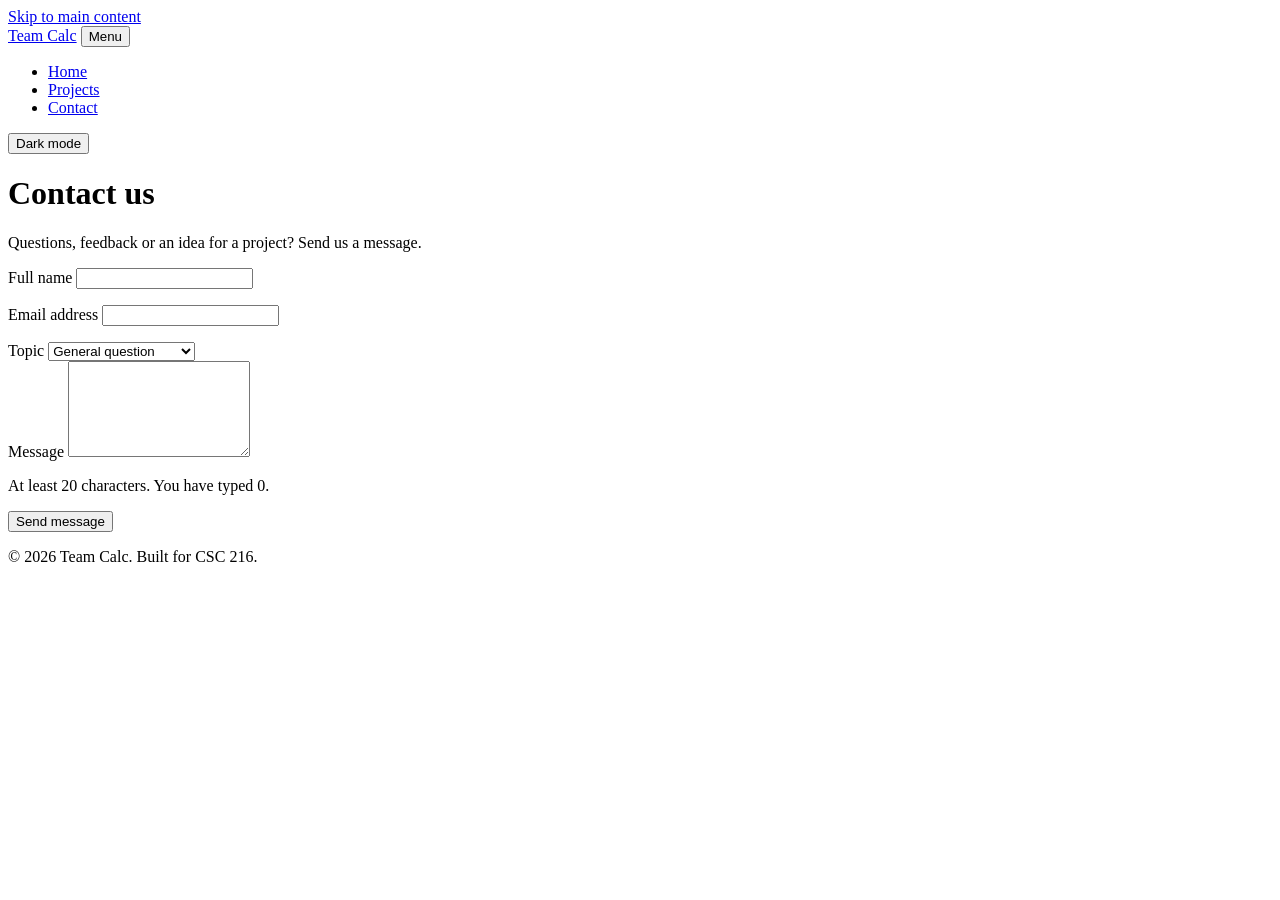
==== contact.html @ dfe8f5da "Fix duplicate title" ====
<!DOCTYPE html>
<html lang="en">
<head>
  <meta charset="UTF-8">
  <meta name="viewport" content="width=device-width, initial-scale=1.0">
  <meta name="description" content="Send a message to Team Calc.">
  <title>Contact | Team Calc</title>
  <link rel="stylesheet" href="css/styles.css">
  <script src="js/script.js" defer></script>
</head>
<body>
  <a class="skip-link" href="#main">Skip to main content</a>

  <header class="site-header">
    <div class="container header-inner">
      <a class="logo" href="index.html">Team Calc</a>
      <button class="nav-toggle" type="button" aria-expanded="false" aria-controls="site-nav">Menu</button>
      <nav id="site-nav" class="site-nav" aria-label="Main">
        <ul>
          <li><a href="index.html">Home</a></li>
          <li><a href="projects.html">Projects</a></li>
          <li><a href="contact.html" aria-current="page">Contact</a></li>
        </ul>
      </nav>
      <button class="theme-toggle" type="button" aria-pressed="false">Dark mode</button>
    </div>
  </header>

  <main id="main" class="container">
    <header class="page-header">
      <h1>Contact us</h1>
      <p class="lead">Questions, feedback or an idea for a project? Send us a message.</p>
    </header>

    <form id="contact-form" class="contact-form" novalidate>
      <div class="field">
        <label for="name">Full name</label>
        <input type="text" id="name" name="name" autocomplete="name" required aria-describedby="name-error">
        <p class="error" id="name-error"></p>
      </div>

      <div class="field">
        <label for="email">Email address</label>
        <input type="email" id="email" name="email" autocomplete="email" required aria-describedby="email-error">
        <p class="error" id="email-error"></p>
      </div>

      <div class="field">
        <label for="topic">Topic</label>
        <select id="topic" name="topic">
          <option value="general">General question</option>
          <option value="collaboration">Collaboration</option>
          <option value="feedback">Feedback on our site</option>
        </select>
      </div>

      <div class="field">
        <label for="message">Message</label>
        <textarea id="message" name="message" rows="6" required minlength="20" aria-describedby="message-hint message-error"></textarea>
        <p class="hint" id="message-hint">At least 20 characters. You have typed <span id="char-count">0</span>.</p>
        <p class="error" id="message-error"></p>
      </div>

      <button class="button" type="submit">Send message</button>
      <p id="form-status" class="form-status" role="status"></p>
    </form>
  </main>

  <footer class="site-footer">
    <div class="container">
      <p>© <span id="year">2026</span> Team Calc. Built for CSC 216.</p>
    </div>
  </footer>
</body>
</html>
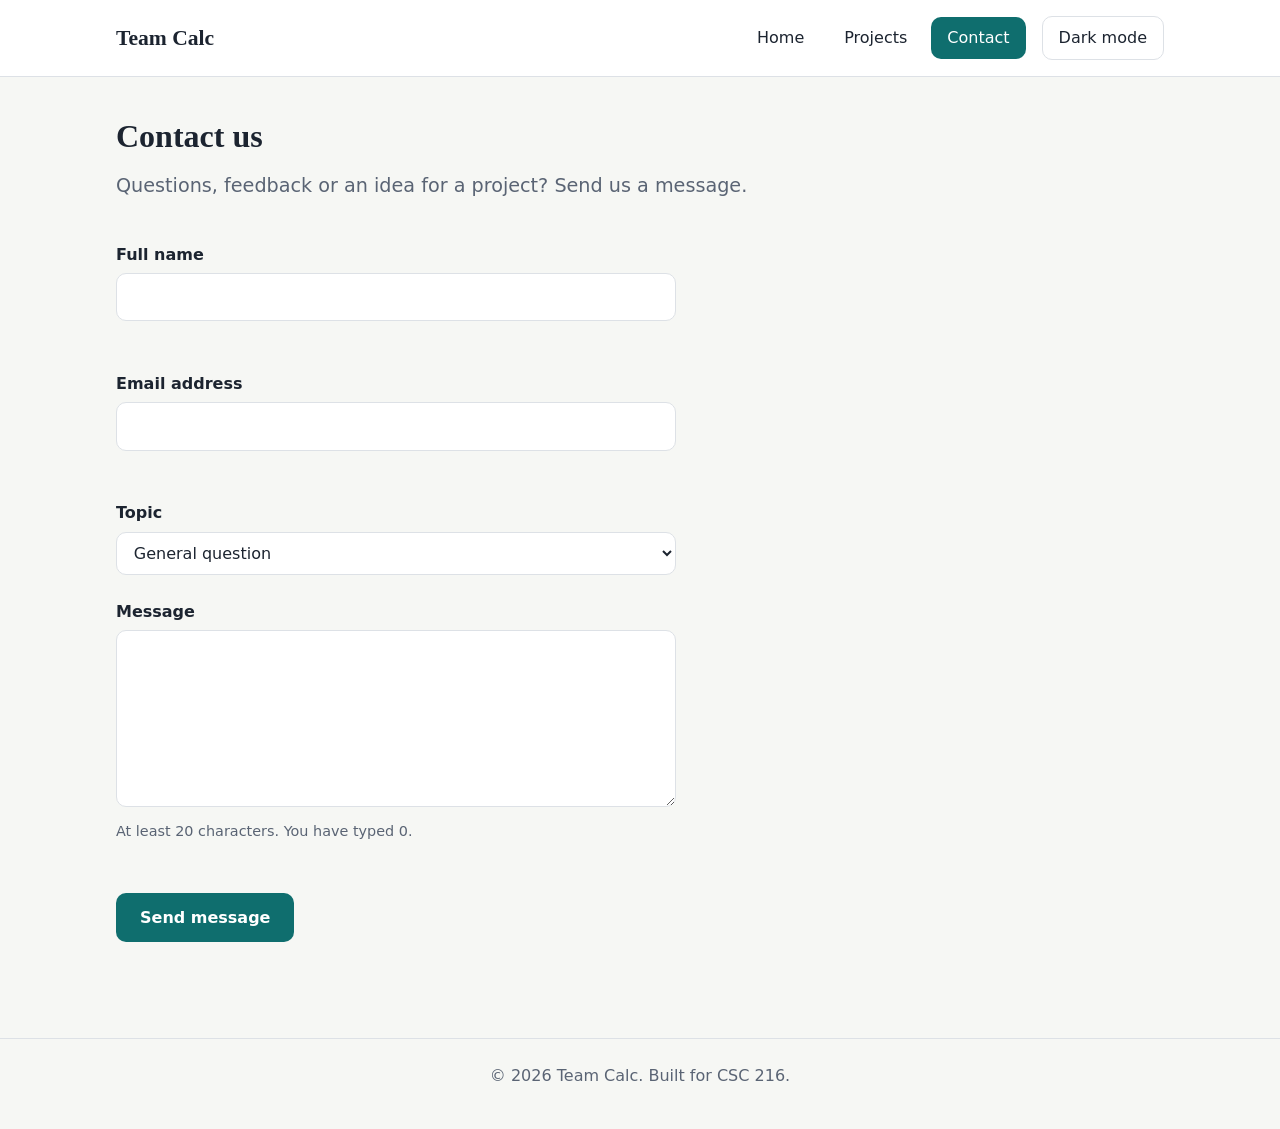
==== commit 3aaefa38: "Add interactivity with Javascript" ====
--- a/contact.html
+++ b/contact.html
@@ -71,5 +71,7 @@
       <p>© <span id="year">2026</span> Team Calc. Built for CSC 216.</p>
     </div>
   </footer>
+ </footer>
+<script src="js/script.js"></script>
 </body>
-</html>
+</html>
--- a/css/styles.css
+++ b/css/styles.css
@@ -0,0 +1,424 @@
+/* =====================================================
+   Team website stylesheet (CSC 216, Lab 2)
+   One file styles every page on the site.
+   ===================================================== */
+
+/* ---------- 1. Design tokens ---------- */
+:root {
+  --color-bg: #f6f7f4;
+  --color-surface: #ffffff;
+  --color-text: #1c2430;
+  --color-muted: #5a6474;
+  --color-primary: #0f6e6e;
+  --color-primary-dark: #0a5050;
+  --color-on-primary: #ffffff;
+  --color-border: #dde1e6;
+  --color-error: #b3261e;
+  --color-success: #1e7b3a;
+
+  --font-body: system-ui, -apple-system, "Segoe UI", Roboto, Arial, sans-serif;
+  --font-heading: Georgia, "Times New Roman", serif;
+
+  --space-1: 0.5rem;
+  --space-2: 1rem;
+  --space-3: 1.5rem;
+  --space-4: 2.5rem;
+  --space-5: 4rem;
+
+  --radius: 10px;
+  --max-width: 1080px;
+}
+
+body.dark {
+  --color-bg: #11161d;
+  --color-surface: #1a212b;
+  --color-text: #e7ebf0;
+  --color-muted: #a2abb9;
+  --color-primary: #4fc1c1;
+  --color-primary-dark: #83d8d8;
+  --color-on-primary: #0b1f1f;
+  --color-border: #2b3340;
+  --color-error: #ff8a80;
+  --color-success: #7ddc97;
+  color-scheme: dark;
+}
+
+/* ---------- 2. Base and reset ---------- */
+*,
+*::before,
+*::after {
+  box-sizing: border-box;
+}
+
+body {
+  margin: 0;
+  font-family: var(--font-body);
+  font-size: 1rem;
+  line-height: 1.6;
+  color: var(--color-text);
+  background-color: var(--color-bg);
+  transition: background-color 0.3s ease, color 0.3s ease;
+}
+
+h1,
+h2,
+h3 {
+  font-family: var(--font-heading);
+  line-height: 1.2;
+  margin: 0 0 var(--space-2);
+}
+
+p {
+  margin: 0 0 var(--space-2);
+}
+
+a {
+  color: var(--color-primary);
+}
+
+a:hover {
+  color: var(--color-primary-dark);
+}
+
+img {
+  max-width: 100%;
+  display: block;
+}
+
+:focus-visible {
+  outline: 3px solid var(--color-primary);
+  outline-offset: 3px;
+}
+
+/* ---------- 3. Layout helpers ---------- */
+.container {
+  width: 100%;
+  max-width: var(--max-width);
+  margin-inline: auto;
+  padding-inline: var(--space-2);
+}
+
+.section {
+  padding-block: var(--space-4);
+}
+
+.skip-link {
+  position: absolute;
+  top: -4rem;
+  left: var(--space-2);
+  z-index: 100;
+  padding: var(--space-1) var(--space-2);
+  border-radius: var(--radius);
+  background-color: var(--color-primary);
+  color: var(--color-on-primary);
+}
+
+.skip-link:focus {
+  top: var(--space-2);
+}
+
+/* ---------- 4. Header and navigation ---------- */
+.site-header {
+  position: sticky;
+  top: 0;
+  z-index: 10;
+  background-color: var(--color-surface);
+  border-bottom: 1px solid var(--color-border);
+}
+
+.header-inner {
+  display: flex;
+  flex-wrap: wrap;
+  align-items: center;
+  gap: var(--space-2);
+  padding-block: var(--space-2);
+}
+
+.logo {
+  margin-right: auto;
+  font-family: var(--font-heading);
+  font-size: 1.35rem;
+  font-weight: 700;
+  color: var(--color-text);
+  text-decoration: none;
+}
+
+.site-nav ul {
+  display: flex;
+  gap: var(--space-1);
+  margin: 0;
+  padding: 0;
+  list-style: none;
+}
+
+.site-nav a {
+  display: block;
+  padding: var(--space-1) var(--space-2);
+  border-radius: var(--radius);
+  color: var(--color-text);
+  font-weight: 500;
+  text-decoration: none;
+}
+
+.site-nav a:hover {
+  background-color: var(--color-bg);
+}
+
+.site-nav a[aria-current="page"] {
+  background-color: var(--color-primary);
+  color: var(--color-on-primary);
+}
+
+.nav-toggle,
+.theme-toggle {
+  padding: var(--space-1) var(--space-2);
+  border: 1px solid var(--color-border);
+  border-radius: var(--radius);
+  background-color: transparent;
+  color: var(--color-text);
+  font: inherit;
+  cursor: pointer;
+}
+
+.theme-toggle[aria-pressed="true"] {
+  border-color: var(--color-primary);
+  color: var(--color-primary);
+}
+
+.nav-toggle {
+  display: none;
+}
+
+/* ---------- 5. Buttons and hero ---------- */
+.button {
+  display: inline-block;
+  padding: 0.75rem 1.5rem;
+  border: none;
+  border-radius: var(--radius);
+  background-color: var(--color-primary);
+  color: var(--color-on-primary);
+  font: inherit;
+  font-weight: 600;
+  text-decoration: none;
+  cursor: pointer;
+  transition: background-color 0.2s ease, transform 0.2s ease;
+}
+
+.button:hover {
+  background-color: var(--color-primary-dark);
+  color: var(--color-on-primary);
+  transform: translateY(-2px);
+}
+
+.hero {
+  padding-block: var(--space-5);
+  background: linear-gradient(135deg, var(--color-surface), var(--color-bg));
+  border-bottom: 1px solid var(--color-border);
+}
+
+.hero h1 {
+  max-width: 18ch;
+  font-size: clamp(2rem, 5vw, 3.25rem);
+}
+
+.eyebrow {
+  margin-bottom: var(--space-1);
+  color: var(--color-primary);
+  font-size: 0.8rem;
+  font-weight: 700;
+  letter-spacing: 0.12em;
+  text-transform: uppercase;
+}
+
+.lead {
+  max-width: 55ch;
+  margin-bottom: var(--space-3);
+  color: var(--color-muted);
+  font-size: 1.2rem;
+}
+
+.page-header {
+  padding-block: var(--space-4) var(--space-2);
+}
+
+/* ---------- 6. Cards and grids ---------- */
+.team-grid,
+.project-grid {
+  display: grid;
+  grid-template-columns: repeat(auto-fit, minmax(260px, 1fr));
+  gap: var(--space-3);
+}
+
+.card {
+  padding: var(--space-3);
+  border: 1px solid var(--color-border);
+  border-radius: var(--radius);
+  background-color: var(--color-surface);
+}
+
+.avatar {
+  display: grid;
+  place-items: center;
+  width: 64px;
+  height: 64px;
+  margin-bottom: var(--space-2);
+  border-radius: 50%;
+  background-color: var(--color-primary);
+  color: var(--color-on-primary);
+  font-size: 1.25rem;
+  font-weight: 700;
+}
+
+.role {
+  color: var(--color-primary);
+  font-weight: 600;
+}
+
+.skill-list {
+  padding-left: 1.25rem;
+}
+
+.skill-list li {
+  margin-bottom: var(--space-1);
+}
+
+/* ---------- 7. Projects page ---------- */
+.filters {
+  display: flex;
+  flex-wrap: wrap;
+  gap: var(--space-1);
+  margin-bottom: var(--space-2);
+}
+
+.filter-btn {
+  padding: 0.4rem 1rem;
+  border: 1px solid var(--color-border);
+  border-radius: 999px;
+  background-color: var(--color-surface);
+  color: var(--color-text);
+  font: inherit;
+  cursor: pointer;
+}
+
+.filter-btn[aria-pressed="true"] {
+  border-color: var(--color-primary);
+  background-color: var(--color-primary);
+  color: var(--color-on-primary);
+}
+
+.project-count {
+  color: var(--color-muted);
+}
+
+.tag {
+  display: inline-block;
+  margin-bottom: var(--space-1);
+  color: var(--color-primary);
+  font-size: 0.75rem;
+  font-weight: 700;
+  letter-spacing: 0.06em;
+  text-transform: uppercase;
+}
+
+/* ---------- 8. Contact form ---------- */
+.contact-form {
+  max-width: 560px;
+  padding-bottom: var(--space-4);
+}
+
+.field {
+  margin-bottom: var(--space-3);
+}
+
+label {
+  display: block;
+  margin-bottom: 0.35rem;
+  font-weight: 600;
+}
+
+input,
+select,
+textarea {
+  width: 100%;
+  padding: 0.65rem 0.8rem;
+  border: 1px solid var(--color-border);
+  border-radius: var(--radius);
+  background-color: var(--color-surface);
+  color: var(--color-text);
+  font: inherit;
+}
+
+input:focus,
+select:focus,
+textarea:focus {
+  border-color: var(--color-primary);
+}
+
+input[aria-invalid="true"],
+textarea[aria-invalid="true"] {
+  border-color: var(--color-error);
+}
+
+.hint,
+.error {
+  margin: 0.35rem 0 0;
+  font-size: 0.9rem;
+}
+
+.hint {
+  color: var(--color-muted);
+}
+
+.error {
+  min-height: 1.4em;
+  color: var(--color-error);
+}
+
+.form-status {
+  margin-top: var(--space-2);
+  color: var(--color-success);
+  font-weight: 600;
+}
+
+/* ---------- 9. Footer ---------- */
+.site-footer {
+  margin-top: var(--space-4);
+  padding-block: var(--space-3);
+  border-top: 1px solid var(--color-border);
+  color: var(--color-muted);
+  text-align: center;
+}
+
+/* ---------- 10. Small screens ---------- */
+@media (max-width: 700px) {
+  .nav-toggle {
+    display: inline-block;
+  }
+
+  .site-nav {
+    display: none;
+    order: 3;
+    width: 100%;
+  }
+
+  .site-nav.open {
+    display: block;
+  }
+
+  .site-nav ul {
+    flex-direction: column;
+  }
+
+  .section {
+    padding-block: var(--space-3);
+  }
+}
+
+/* ---------- 11. Respect reduced-motion preferences ---------- */
+@media (prefers-reduced-motion: reduce) {
+  *,
+  *::before,
+  *::after {
+    transition: none !important;
+  }
+}
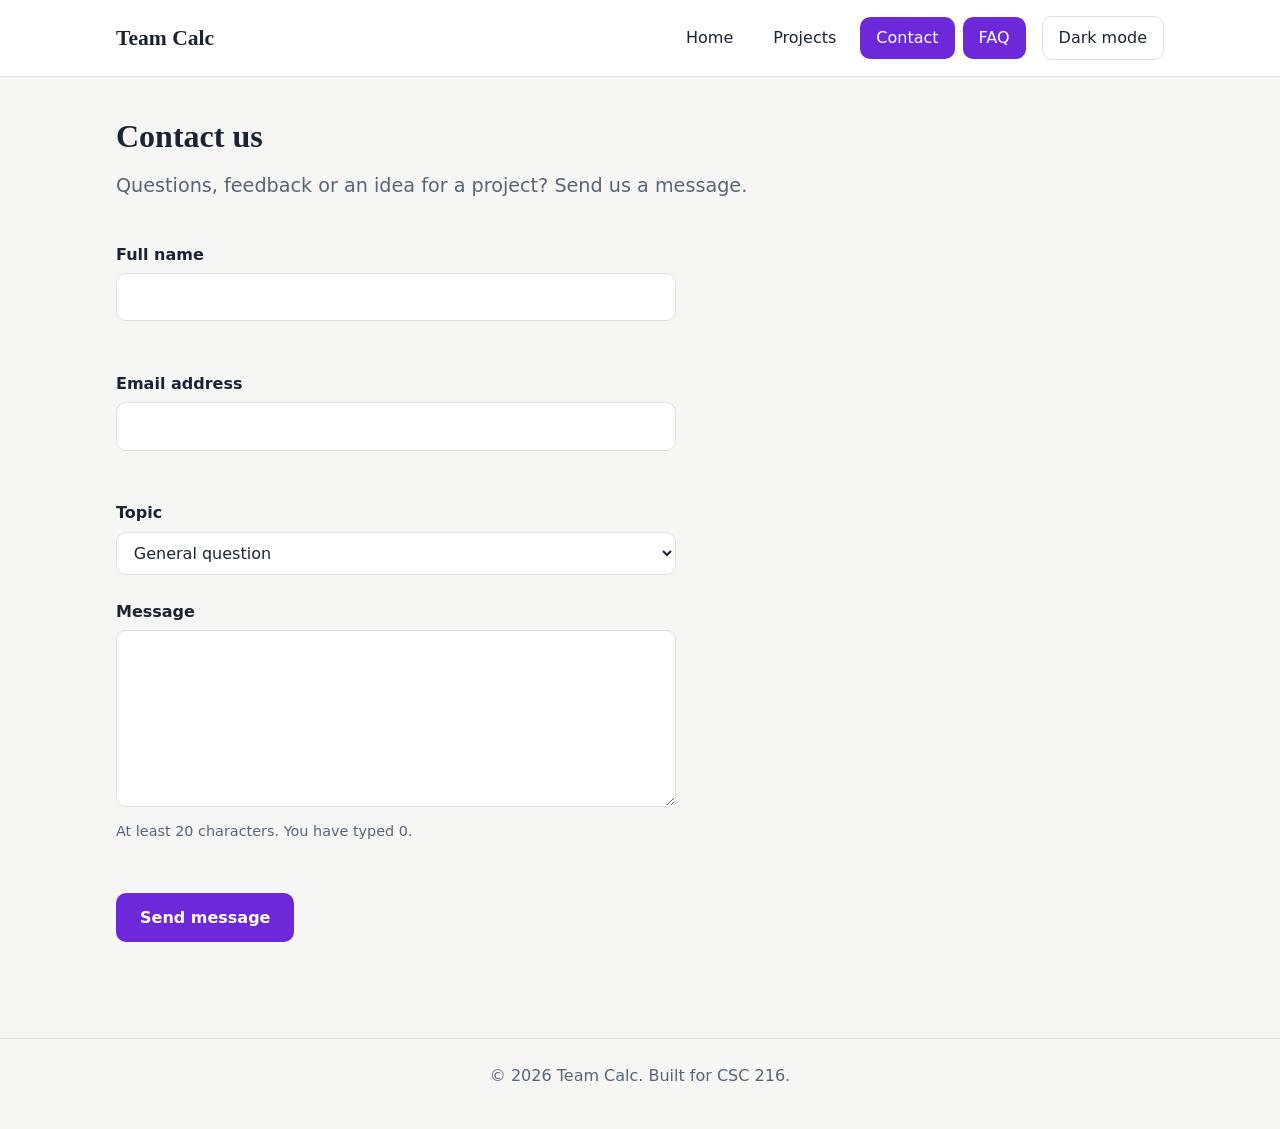
==== commit 045673fc: "Update project search, FAQ and theme toggle Co-authored-by: Babra-code <olwenybabra@gmail.com>" ====
--- a/contact.html
+++ b/contact.html
@@ -20,6 +20,7 @@
           <li><a href="index.html">Home</a></li>
           <li><a href="projects.html">Projects</a></li>
           <li><a href="contact.html" aria-current="page">Contact</a></li>
+          <li><a href="faq.html" aria-current="page">FAQ</a></li>
         </ul>
       </nav>
       <button class="theme-toggle" type="button" aria-pressed="false">Dark mode</button>
--- a/css/styles.css
+++ b/css/styles.css
@@ -9,8 +9,8 @@
   --color-surface: #ffffff;
   --color-text: #1c2430;
   --color-muted: #5a6474;
-  --color-primary: #0f6e6e;
-  --color-primary-dark: #0a5050;
+  --color-primary: #6d28d9;
+  --color-primary-dark: #5b21b6;
   --color-on-primary: #ffffff;
   --color-border: #dde1e6;
   --color-error: #b3261e;
@@ -34,8 +34,8 @@
   --color-surface: #1a212b;
   --color-text: #e7ebf0;
   --color-muted: #a2abb9;
-  --color-primary: #4fc1c1;
-  --color-primary-dark: #83d8d8;
+  --color-primary: #a78bfa;
+  --color-primary-dark: #8b5cf6;
   --color-on-primary: #0b1f1f;
   --color-border: #2b3340;
   --color-error: #ff8a80;
@@ -421,4 +421,12 @@
   *::after {
     transition: none !important;
   }
+}
+
+.avatar-photo {
+  width: 72px;
+  height: 72px;
+  border-radius: 50%;
+  object-fit: cover;
+  margin-bottom: 0.75rem;
 }
